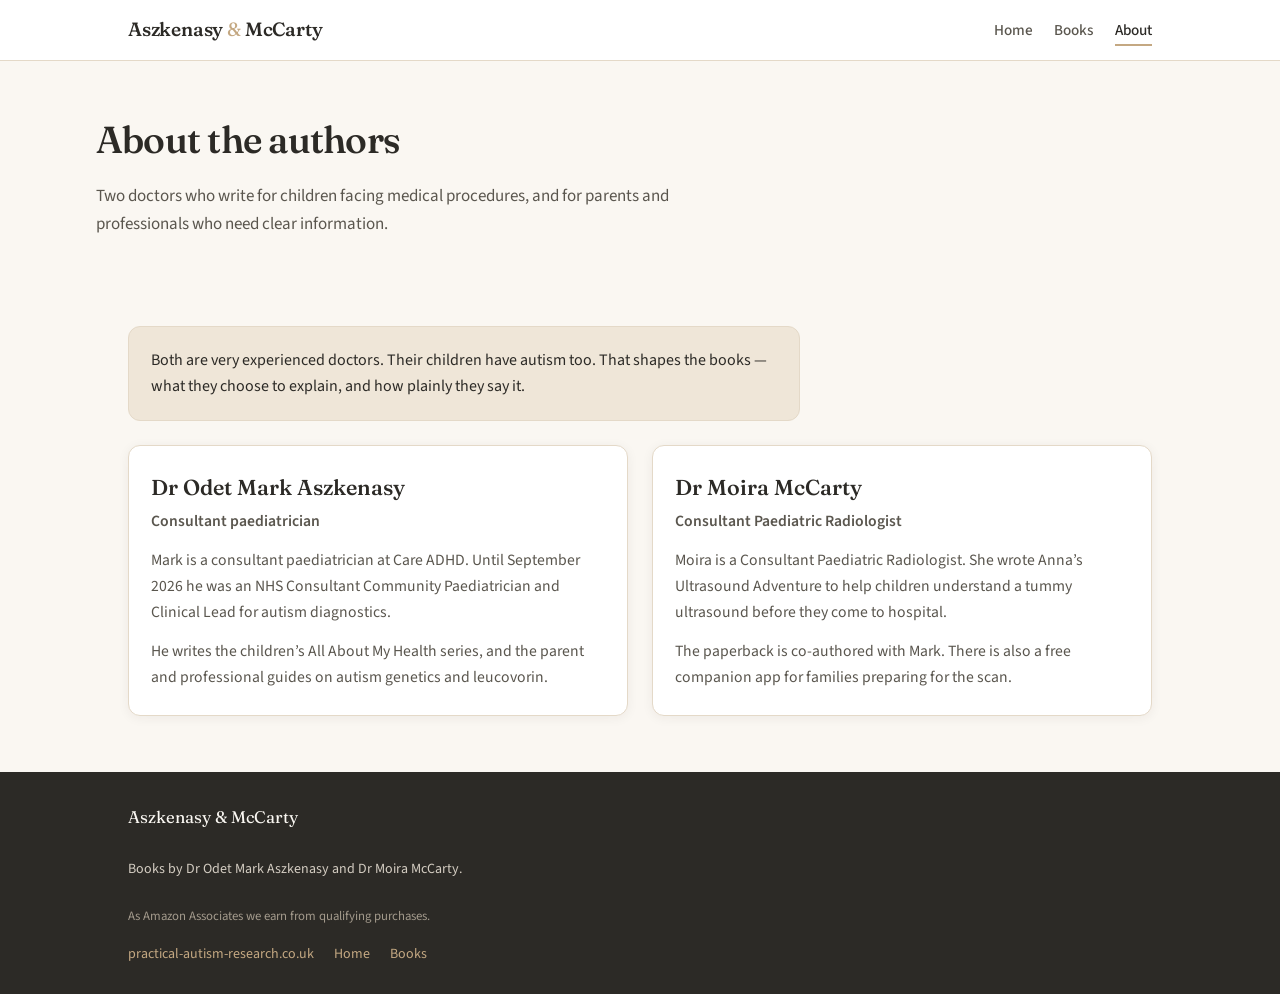
==== about.html @ bbf9c443 "Add Aszkenasy & McCarty authors site Quiet static site: Home, Books, About with live Amazon UK links" ====
<!DOCTYPE html>
<html lang="en-GB">
<head>
  <meta charset="utf-8">
  <meta name="viewport" content="width=device-width, initial-scale=1">
  <title>About — Aszkenasy &amp; McCarty</title>
  <meta name="description" content="About Dr Odet Mark Aszkenasy, consultant paediatrician, and Dr Moira McCarty, consultant paediatric radiologist.">
  <link rel="preconnect" href="https://fonts.googleapis.com">
  <link rel="preconnect" href="https://fonts.gstatic.com" crossorigin>
  <link href="https://fonts.googleapis.com/css2?family=Fraunces:opsz,wght@9..144,450;9..144,550;9..144,650&family=Source+Sans+3:wght@400;500;600;650&display=swap" rel="stylesheet">
  <link rel="stylesheet" href="assets/styles.css">
</head>
<body>
  <header class="site-header">
    <div class="header-inner">
      <a class="wordmark" href="index.html">Aszkenasy <span>&amp;</span> McCarty</a>
      <nav aria-label="Primary">
        <ul class="nav">
          <li><a href="index.html">Home</a></li>
          <li><a href="books.html">Books</a></li>
          <li><a href="about.html" aria-current="page">About</a></li>
        </ul>
      </nav>
    </div>
  </header>

  <main>
    <div class="wrap page-head">
      <h1>About the authors</h1>
      <p>Two doctors who write for children facing medical procedures, and for parents and professionals who need clear information.</p>
    </div>

    <section class="section">
      <div class="wrap">
        <div class="shared-note">
          <p>Both are very experienced doctors. Their children have autism too. That shapes the books — what they choose to explain, and how plainly they say it.</p>
        </div>

        <div class="bios">
          <article class="bio-card">
            <h2>Dr Odet Mark Aszkenasy</h2>
            <p class="bio-role">Consultant paediatrician</p>
            <p>Mark is a consultant paediatrician at Care ADHD. Until September 2026 he was an NHS Consultant Community Paediatrician and Clinical Lead for autism diagnostics.</p>
            <p>He writes the children’s All About My Health series, and the parent and professional guides on autism genetics and leucovorin.</p>
          </article>

          <article class="bio-card">
            <h2>Dr Moira McCarty</h2>
            <p class="bio-role">Consultant Paediatric Radiologist</p>
            <p>Moira is a Consultant Paediatric Radiologist. She wrote Anna’s Ultrasound Adventure to help children understand a tummy ultrasound before they come to hospital.</p>
            <p>The paperback is co-authored with Mark. There is also a free companion app for families preparing for the scan.</p>
          </article>
        </div>
      </div>
    </section>
  </main>

  <footer class="site-footer">
    <div class="footer-inner">
      <p class="footer-brand">Aszkenasy &amp; McCarty</p>
      <p>Books by Dr Odet Mark Aszkenasy and Dr Moira McCarty.</p>
      <p class="footer-assoc">As Amazon Associates we earn from qualifying purchases.</p>
      <div class="footer-links">
        <a href="https://practical-autism-research.co.uk/">practical-autism-research.co.uk</a>
        <a href="index.html">Home</a>
        <a href="books.html">Books</a>
      </div>
    </div>
  </footer>
</body>
</html>
---- assets/styles.css ----
/* Aszkenasy & McCarty — quiet clinic authors site */
:root {
  --cream: #faf7f2;
  --cream-deep: #f3ede3;
  --ink: #2c2a26;
  --ink-soft: #5a564e;
  --ink-mute: #7a756c;
  --accent: #8b6b4a;
  --accent-soft: #c4a882;
  --accent-wash: #efe6d8;
  --border: #e4d9c8;
  --card: #ffffff;
  --coming: #9a8f7e;
  --radius: 12px;
  --shadow: 0 2px 12px rgba(44, 42, 38, 0.06);
  --shadow-hover: 0 6px 24px rgba(44, 42, 38, 0.1);
  --font-display: "Fraunces", Georgia, "Times New Roman", serif;
  --font-body: "Source Sans 3", "Source Sans Pro", system-ui, -apple-system, sans-serif;
  --max: 68rem;
  --pad: clamp(1.25rem, 4vw, 2rem);
}

*, *::before, *::after { box-sizing: border-box; }

html {
  scroll-behavior: smooth;
  -webkit-text-size-adjust: 100%;
}

body {
  margin: 0;
  font-family: var(--font-body);
  font-size: 1.0625rem;
  line-height: 1.65;
  color: var(--ink);
  background: var(--cream);
  min-height: 100vh;
  display: flex;
  flex-direction: column;
}

img { max-width: 100%; height: auto; display: block; }

a {
  color: var(--accent);
  text-decoration-thickness: 1px;
  text-underline-offset: 0.18em;
  transition: color 0.15s ease;
}
a:hover { color: var(--ink); }
a:focus-visible {
  outline: 2px solid var(--accent);
  outline-offset: 3px;
  border-radius: 2px;
}

/* Header */
.site-header {
  background: var(--card);
  border-bottom: 1px solid var(--border);
  position: sticky;
  top: 0;
  z-index: 40;
}

.header-inner {
  max-width: var(--max);
  margin: 0 auto;
  padding: 0.9rem var(--pad);
  display: flex;
  align-items: center;
  justify-content: space-between;
  gap: 1rem;
  flex-wrap: wrap;
}

.wordmark {
  font-family: var(--font-display);
  font-size: 1.2rem;
  font-weight: 550;
  font-variation-settings: "SOFT" 50, "WONK" 0;
  color: var(--ink);
  text-decoration: none;
  letter-spacing: -0.01em;
}
.wordmark:hover { color: var(--accent); }
.wordmark span { color: var(--accent-soft); font-weight: 400; }

.nav {
  display: flex;
  gap: 0.25rem 1.35rem;
  flex-wrap: wrap;
  list-style: none;
  margin: 0;
  padding: 0;
}
.nav a {
  color: var(--ink-soft);
  text-decoration: none;
  font-size: 0.95rem;
  font-weight: 500;
  padding: 0.2rem 0;
  border-bottom: 2px solid transparent;
}
.nav a:hover,
.nav a[aria-current="page"] {
  color: var(--ink);
  border-bottom-color: var(--accent-soft);
}

/* Main */
main {
  flex: 1;
  width: 100%;
}

.wrap {
  max-width: var(--max);
  margin: 0 auto;
  padding: 0 var(--pad);
}

/* Hero */
.hero {
  padding: clamp(2.5rem, 7vw, 4.5rem) 0 clamp(2rem, 5vw, 3rem);
  background:
    radial-gradient(ellipse 80% 60% at 10% 0%, var(--accent-wash) 0%, transparent 55%),
    var(--cream);
  border-bottom: 1px solid var(--border);
}

.hero-eyebrow {
  font-size: 0.8rem;
  font-weight: 600;
  letter-spacing: 0.08em;
  text-transform: uppercase;
  color: var(--accent);
  margin: 0 0 0.75rem;
}

.hero h1 {
  font-family: var(--font-display);
  font-size: clamp(1.85rem, 4.5vw, 2.75rem);
  font-weight: 550;
  line-height: 1.2;
  letter-spacing: -0.02em;
  margin: 0 0 1rem;
  max-width: 18ch;
  color: var(--ink);
}

.hero-lead {
  font-size: clamp(1.05rem, 2.2vw, 1.2rem);
  color: var(--ink-soft);
  max-width: 38rem;
  margin: 0 0 1.75rem;
}

.hero-actions {
  display: flex;
  flex-wrap: wrap;
  gap: 0.75rem 1rem;
}

/* Buttons */
.btn {
  display: inline-flex;
  align-items: center;
  justify-content: center;
  gap: 0.4rem;
  padding: 0.65rem 1.25rem;
  border-radius: 999px;
  font-family: var(--font-body);
  font-size: 0.95rem;
  font-weight: 600;
  text-decoration: none;
  border: 1.5px solid transparent;
  cursor: pointer;
  transition: background 0.15s ease, color 0.15s ease, border-color 0.15s ease, box-shadow 0.15s ease;
}
.btn-primary {
  background: var(--ink);
  color: var(--cream);
}
.btn-primary:hover {
  background: var(--accent);
  color: var(--cream);
}
.btn-ghost {
  background: transparent;
  color: var(--ink-soft);
  border-color: var(--border);
}
.btn-ghost:hover {
  border-color: var(--accent-soft);
  color: var(--ink);
  background: var(--card);
}
.btn-sm {
  padding: 0.4rem 0.9rem;
  font-size: 0.875rem;
  font-weight: 550;
}

/* Sections */
.section {
  padding: clamp(2.25rem, 5vw, 3.5rem) 0;
}
.section-head {
  display: flex;
  align-items: baseline;
  justify-content: space-between;
  gap: 1rem;
  flex-wrap: wrap;
  margin-bottom: 1.5rem;
}
.section-head h2 {
  font-family: var(--font-display);
  font-size: clamp(1.4rem, 3vw, 1.75rem);
  font-weight: 550;
  margin: 0;
  letter-spacing: -0.015em;
}
.section-intro {
  color: var(--ink-soft);
  max-width: 36rem;
  margin: -0.5rem 0 1.5rem;
}
.section-link {
  font-size: 0.9rem;
  font-weight: 550;
  text-decoration: none;
  color: var(--accent);
}
.section-link:hover { text-decoration: underline; }

.page-head {
  padding: clamp(2rem, 5vw, 3rem) 0 0.5rem;
}
.page-head h1 {
  font-family: var(--font-display);
  font-size: clamp(1.75rem, 4vw, 2.35rem);
  font-weight: 550;
  margin: 0 0 0.65rem;
  letter-spacing: -0.02em;
}
.page-head p {
  color: var(--ink-soft);
  max-width: 40rem;
  margin: 0;
}

/* Book grid */
.book-grid {
  display: grid;
  grid-template-columns: repeat(auto-fill, minmax(min(100%, 15.5rem), 1fr));
  gap: 1.35rem;
}

.book-card {
  background: var(--card);
  border: 1px solid var(--border);
  border-radius: var(--radius);
  overflow: hidden;
  box-shadow: var(--shadow);
  display: flex;
  flex-direction: column;
  transition: box-shadow 0.2s ease, transform 0.2s ease;
}
.book-card:hover {
  box-shadow: var(--shadow-hover);
  transform: translateY(-2px);
}
.book-card.coming-soon {
  opacity: 0.78;
  box-shadow: none;
}
.book-card.coming-soon:hover {
  transform: none;
  box-shadow: none;
}

.book-cover {
  aspect-ratio: 2 / 3;
  background: var(--cream-deep);
  overflow: hidden;
  position: relative;
}
.book-cover img {
  width: 100%;
  height: 100%;
  object-fit: cover;
}
.book-cover.placeholder {
  display: flex;
  align-items: center;
  justify-content: center;
  padding: 1.5rem;
  text-align: center;
  font-family: var(--font-display);
  font-size: 1rem;
  color: var(--coming);
  background:
    linear-gradient(145deg, var(--cream-deep), var(--accent-wash));
}

.badge {
  position: absolute;
  top: 0.65rem;
  left: 0.65rem;
  background: var(--card);
  color: var(--ink-soft);
  font-size: 0.7rem;
  font-weight: 650;
  letter-spacing: 0.04em;
  text-transform: uppercase;
  padding: 0.25rem 0.55rem;
  border-radius: 999px;
  border: 1px solid var(--border);
}

.book-body {
  padding: 1.1rem 1.15rem 1.25rem;
  display: flex;
  flex-direction: column;
  flex: 1;
  gap: 0.45rem;
}
.book-meta {
  font-size: 0.75rem;
  font-weight: 600;
  letter-spacing: 0.04em;
  text-transform: uppercase;
  color: var(--accent);
  margin: 0;
}
.book-body h3 {
  font-family: var(--font-display);
  font-size: 1.1rem;
  font-weight: 550;
  line-height: 1.3;
  margin: 0;
  letter-spacing: -0.01em;
}
.book-body h3 a {
  color: inherit;
  text-decoration: none;
}
.book-body h3 a:hover { color: var(--accent); }
.book-blurb {
  font-size: 0.92rem;
  color: var(--ink-soft);
  margin: 0;
  flex: 1;
}
.book-links {
  display: flex;
  flex-wrap: wrap;
  gap: 0.4rem 0.65rem;
  margin-top: 0.55rem;
  padding-top: 0.65rem;
  border-top: 1px solid var(--border);
}
.book-links a {
  font-size: 0.85rem;
  font-weight: 550;
  text-decoration: none;
}
.book-links a:hover { text-decoration: underline; }
.book-links .quiet {
  color: var(--ink-mute);
  font-weight: 500;
}

/* Grouped books page */
.book-group {
  margin-bottom: clamp(2rem, 4vw, 3rem);
}
.book-group:last-child { margin-bottom: 0; }
.group-label {
  font-family: var(--font-display);
  font-size: 1.25rem;
  font-weight: 550;
  margin: 0 0 0.35rem;
}
.group-note {
  color: var(--ink-mute);
  font-size: 0.92rem;
  margin: 0 0 1.15rem;
}

/* About */
.bios {
  display: grid;
  gap: 1.5rem;
  margin-top: 1.5rem;
}
@media (min-width: 640px) {
  .bios { grid-template-columns: 1fr 1fr; }
}

.bio-card {
  background: var(--card);
  border: 1px solid var(--border);
  border-radius: var(--radius);
  padding: 1.5rem 1.4rem;
  box-shadow: var(--shadow);
}
.bio-card h2 {
  font-family: var(--font-display);
  font-size: 1.35rem;
  font-weight: 550;
  margin: 0 0 0.2rem;
}
.bio-role {
  font-size: 0.9rem;
  color: var(--accent);
  font-weight: 600;
  margin: 0 0 1rem;
}
.bio-card p {
  margin: 0 0 0.85rem;
  color: var(--ink-soft);
  font-size: 0.98rem;
}
.bio-card p:last-child { margin-bottom: 0; }

.shared-note {
  background: var(--accent-wash);
  border: 1px solid var(--border);
  border-radius: var(--radius);
  padding: 1.25rem 1.4rem;
  margin-top: 1.5rem;
  max-width: 42rem;
}
.shared-note p {
  margin: 0;
  color: var(--ink);
  font-size: 1rem;
}

/* Coming soon strip */
.coming-strip {
  background: var(--cream-deep);
  border-top: 1px solid var(--border);
  border-bottom: 1px solid var(--border);
  padding: 1.5rem 0;
}
.coming-strip .wrap {
  display: flex;
  flex-wrap: wrap;
  align-items: baseline;
  gap: 0.5rem 1.5rem;
}
.coming-label {
  font-size: 0.75rem;
  font-weight: 650;
  letter-spacing: 0.06em;
  text-transform: uppercase;
  color: var(--coming);
}
.coming-list {
  display: flex;
  flex-wrap: wrap;
  gap: 0.35rem 1.25rem;
  list-style: none;
  margin: 0;
  padding: 0;
  color: var(--ink-soft);
  font-size: 0.95rem;
}
.coming-list li::before {
  content: "";
  display: inline-block;
  width: 0.35rem;
  height: 0.35rem;
  border-radius: 50%;
  background: var(--accent-soft);
  margin-right: 0.55rem;
  vertical-align: middle;
}

/* Footer */
.site-footer {
  background: var(--ink);
  color: #d4cdc2;
  padding: 2rem 0 1.75rem;
  margin-top: auto;
  font-size: 0.875rem;
}
.site-footer a {
  color: var(--accent-soft);
  text-decoration: none;
}
.site-footer a:hover {
  color: var(--cream);
  text-decoration: underline;
}
.footer-inner {
  max-width: var(--max);
  margin: 0 auto;
  padding: 0 var(--pad);
  display: flex;
  flex-direction: column;
  gap: 0.65rem;
}
.footer-brand {
  font-family: var(--font-display);
  font-size: 1.05rem;
  color: var(--cream);
  margin: 0 0 0.15rem;
}
.footer-assoc {
  color: #a39a8c;
  margin: 0;
  font-size: 0.8rem;
}
.footer-links {
  display: flex;
  flex-wrap: wrap;
  gap: 0.5rem 1.25rem;
  margin: 0.35rem 0 0;
}

/* Utility */
.sr-only {
  position: absolute;
  width: 1px;
  height: 1px;
  padding: 0;
  margin: -1px;
  overflow: hidden;
  clip: rect(0, 0, 0, 0);
  border: 0;
}

@media (prefers-reduced-motion: reduce) {
  html { scroll-behavior: auto; }
  .book-card { transition: none; }
  .book-card:hover { transform: none; }
}
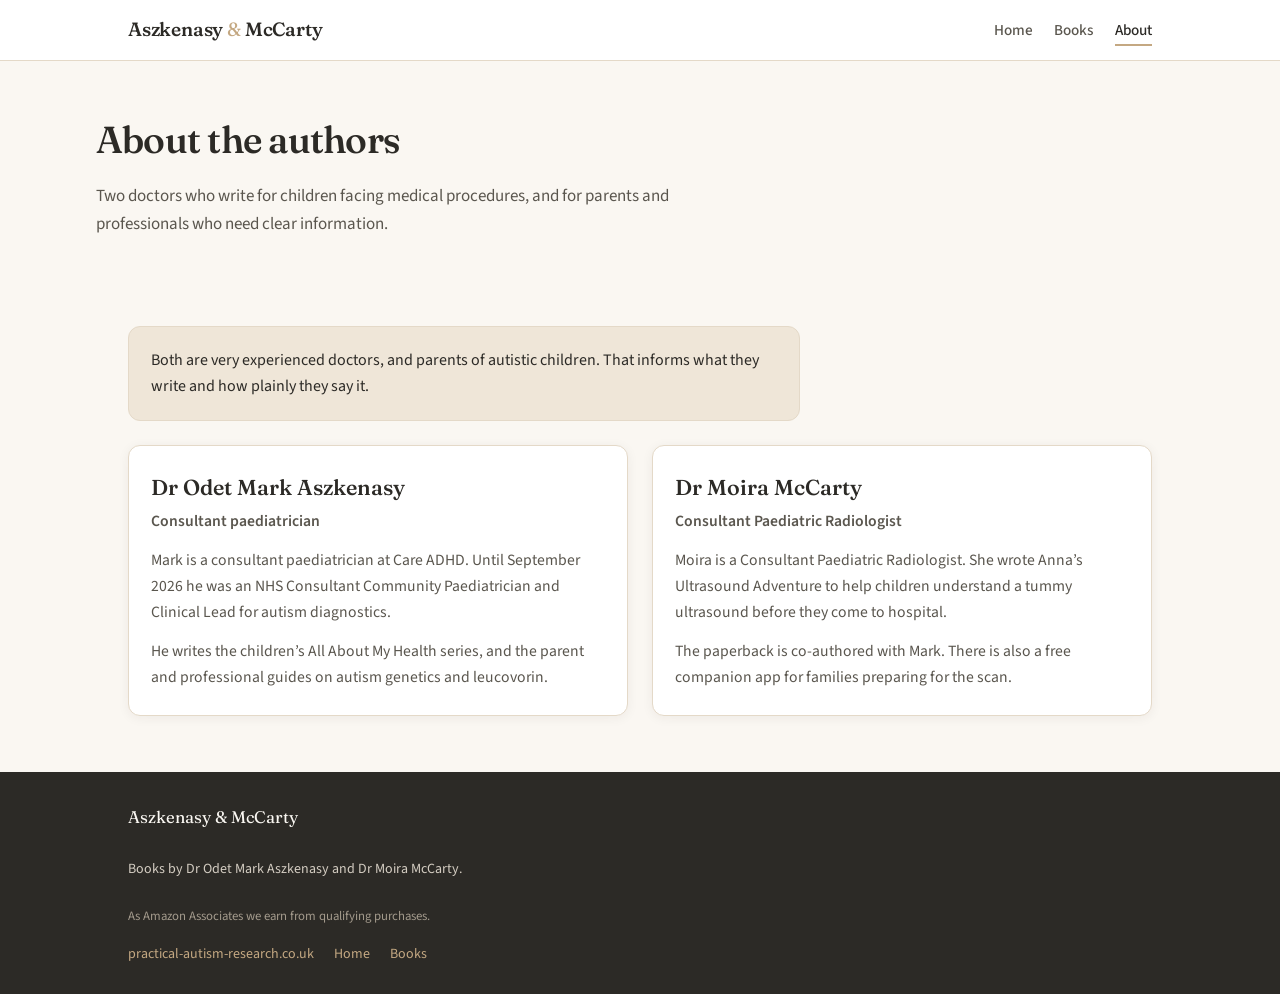
==== commit 2d45c569: "Copy: doctors and parents of autistic children line (About)" ====
--- a/about.html
+++ b/about.html
@@ -33,7 +33,7 @@
     <section class="section">
       <div class="wrap">
         <div class="shared-note">
-          <p>Both are very experienced doctors. Their children have autism too. That shapes the books — what they choose to explain, and how plainly they say it.</p>
+          <p>Both are very experienced doctors, and parents of autistic children. That informs what they write and how plainly they say it.</p>
         </div>
 
         <div class="bios">
--- a/assets/styles.css
+++ b/assets/styles.css
@@ -289,7 +289,8 @@
 .book-cover img {
   width: 100%;
   height: 100%;
-  object-fit: cover;
+  object-fit: contain;
+  background: #efe6d8;
 }
 .book-cover.placeholder {
   display: flex;
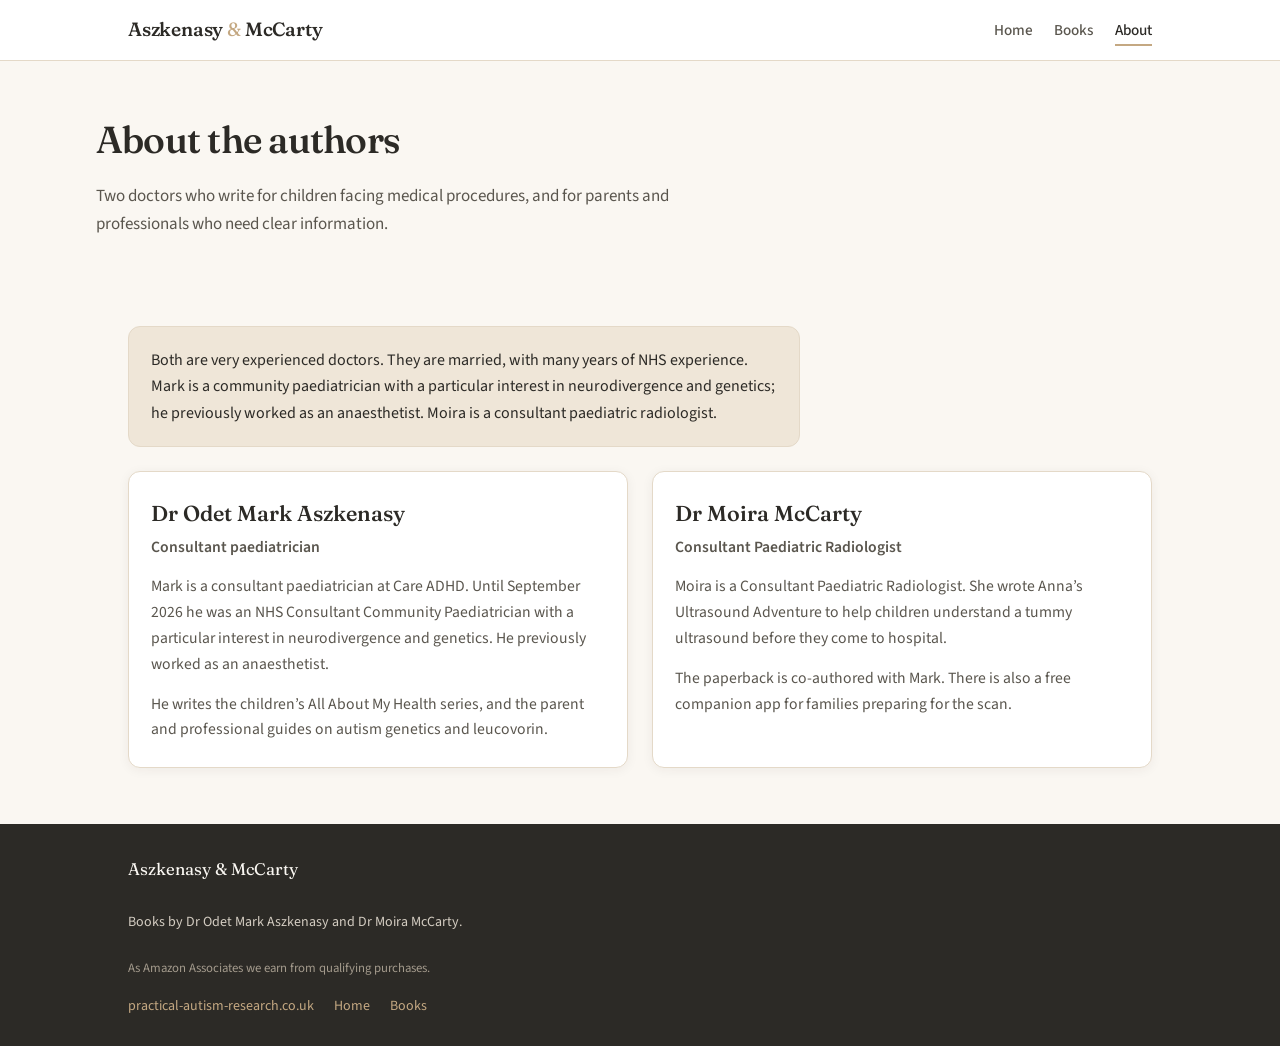
==== commit 36d2bc5c: "Copy: professional NHS background; Mark neurodivergence/genetics + anaesthetist" ====
--- a/about.html
+++ b/about.html
@@ -33,14 +33,14 @@
     <section class="section">
       <div class="wrap">
         <div class="shared-note">
-          <p>Both are very experienced doctors, and parents of autistic children. That informs what they write and how plainly they say it.</p>
+          <p>Both are very experienced doctors. They are married, with many years of NHS experience. Mark is a community paediatrician with a particular interest in neurodivergence and genetics; he previously worked as an anaesthetist. Moira is a consultant paediatric radiologist.</p>
         </div>
 
         <div class="bios">
           <article class="bio-card">
             <h2>Dr Odet Mark Aszkenasy</h2>
             <p class="bio-role">Consultant paediatrician</p>
-            <p>Mark is a consultant paediatrician at Care ADHD. Until September 2026 he was an NHS Consultant Community Paediatrician and Clinical Lead for autism diagnostics.</p>
+            <p>Mark is a consultant paediatrician at Care ADHD. Until September 2026 he was an NHS Consultant Community Paediatrician with a particular interest in neurodivergence and genetics. He previously worked as an anaesthetist.</p>
             <p>He writes the children’s All About My Health series, and the parent and professional guides on autism genetics and leucovorin.</p>
           </article>
 
